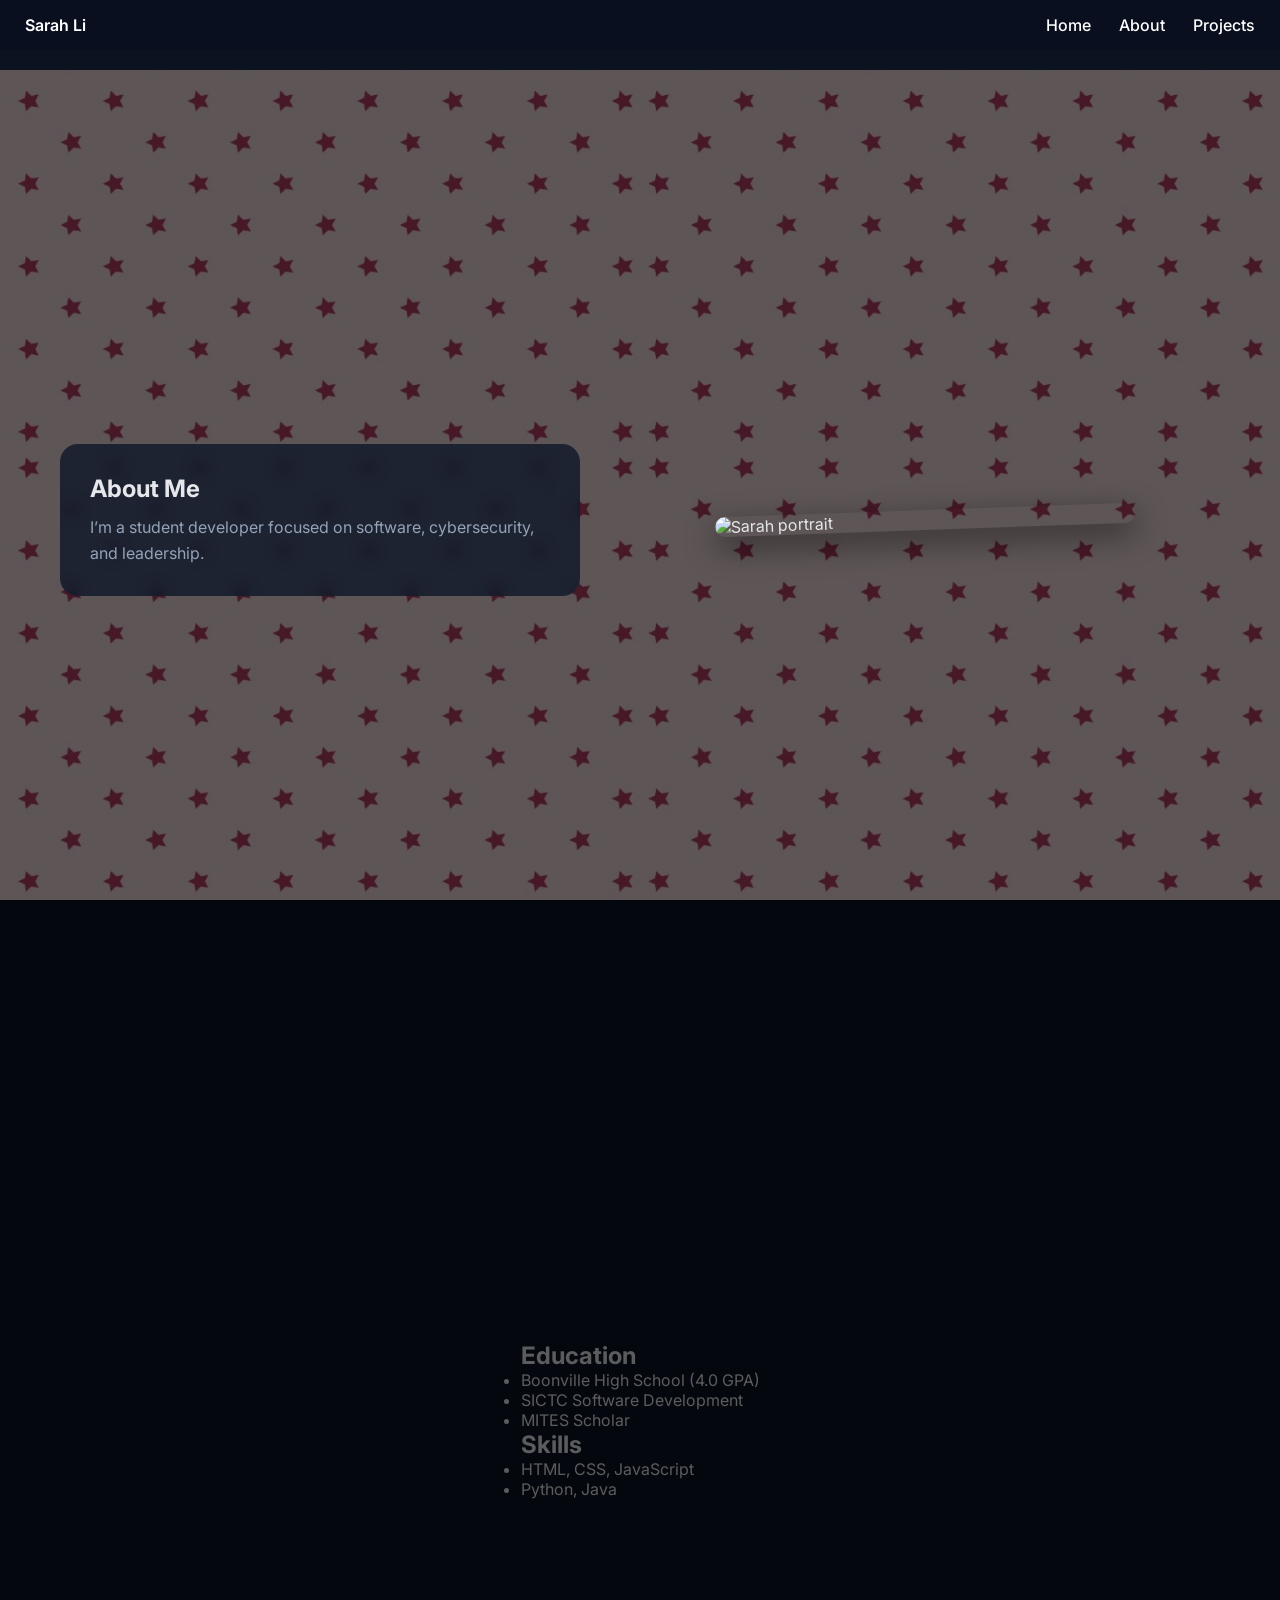
==== about.html @ 17f5e5b0 "barebones-no text yet" ====
<!DOCTYPE html>
<html lang="en">
<head>
<meta charset="UTF-8">
<meta name="viewport" content="width=device-width, initial-scale=1.0">
<title>About | Sarah Li</title>
<link rel="stylesheet" href="style.css">
</head>

<body>

<nav>
  <div class="logo">Sarah Li</div>
  <div class="nav-links">
    <a href="index.html">Home</a>
    <a href="about.html">About</a>
    <a href="projects.html">Projects</a>
  </div>
</nav>

<main>

<section class="image-section intro-bg">
<div class="overlay"></div>

<div class="split-section">
<div class="split-left">
<h2>About Me</h2>
<p>I’m a student developer focused on software, cybersecurity, and leadership.</p>
</div>

<div class="split-img">
<img src="assets/me.png" alt="Sarah portrait">
</div>
</div>

</section>

<section class="image-section about-bg">
<div class="overlay"></div>

<div class="content">
<h2>Education</h2>
<ul>
<li>Boonville High School (4.0 GPA)</li>
<li>SICTC Software Development</li>
<li>MITES Scholar</li>
</ul>

<h2>Skills</h2>
<ul>
<li>HTML, CSS, JavaScript</li>
<li>Python, Java</li>
</ul>
</div>

</section>

</main>

</body>
</html>
---- style.css ----
/* ===== FONT ===== */
@import url('https://fonts.googleapis.com/css2?family=Inter:wght@300;400;600&display=swap');

/* ===== ROOT ===== */
:root {
    --bg: #0b1220;
    --paper: rgba(18, 26, 43, 0.85);
    --text: #e5e7eb;
    --muted: #94a3b8;
    --accent: #3b82f6;
}

/* ===== RESET ===== */
* {
    margin: 0;
    padding: 0;
    box-sizing: border-box;
}

body {
    font-family: "Inter", sans-serif;
    color: var(--text);
    background: var(--bg);
}

/* ===== NAVBAR ===== */
nav {
    position: fixed;
    top: 0;
    width: 100%;
    z-index: 1000;

    display: flex;
    justify-content: space-between;
    align-items: center;

    padding: 15px 25px;

    background: rgba(10, 15, 30, 0.75);
    backdrop-filter: blur(10px);
}

.logo {
    margin-right: auto;
    color: white;
    font-weight: 600;
}

.nav-links {
    display: flex;
    align-items: center;
    gap: 28px;
    flex-wrap: nowrap;
    margin-left: auto;
}

.nav-links a {
    color: white;
    text-decoration: none;
    font-weight: 500;
}

.nav-links a:hover {
    color: var(--accent);
    text-decoration: underline;
}
/* ===== PROJECTS CAROUSEL CENTERING ===== */
.project-wrapper {
    position: relative;
    z-index: 2;
    width: 100%;
    max-width: 900px;
    margin: 0 auto;
    padding: 40px 20px;
    text-align: center;
    background: var(--paper);
    border-radius: 18px;
    backdrop-filter: blur(6px);
}

.project-wrapper h1,

.project-wrapper h2,

.project-wrapper h3,

.project-wrapper p {

    color: var(--text);

}


.carousel {
    margin-top: 20px;
}

.carousel iframe {
    border-radius: 12px;
    border: none;
}

.carousel p {
    margin-top: 12px;
    color: var(--muted);
}

/* prevent overlap */
main {
    margin-top: 70px;
}

/* ===== HERO ===== */
.hero {
    height: 100vh;

    display: flex;
    flex-direction: column;
    justify-content: center;
    align-items: center;

    background-image: url("assets/backgrounds/links.png");
    background-size: cover;
    background-position: center;
    background-attachment: fixed;

    position: relative;
}

.hero-overlay {
    position: absolute;
    inset: 0;
    background: rgba(0,0,0,0.5);
}

/* ===== NAME LETTERS ===== */
.name-container {
    display: flex;
    flex-wrap: wrap;
    justify-content: center;
    gap: 10px;
    z-index: 2;
}

.letter {
    height: 80px;
}

.space {
    width: 40px;
}

.tagline {
    margin-top: 20px;
    color: var(--muted);
    z-index: 2;
}

/* ===== PARALLAX SECTIONS ===== */
.image-section {
    position: relative;
    min-height: 100vh;

    display: flex;
    align-items: center;
    justify-content: center;

    background-size: cover;
    background-position: center;
    background-attachment: fixed;
}

/* ===== BACKGROUNDS ===== */
.intro-bg {
    background-image: url("assets/backgrounds/intro.png");
}

.about-bg {
    background-image: url("assets/backgrounds/about.png");
}

.contact-bg {
    background-image: url("assets/backgrounds/contact.png");
}

/* ===== OVERLAY ===== */
.overlay {
    position: absolute;
    inset: 0;
    background: rgba(0,0,0,0.6);
}

/* ===== SPLIT LAYOUT ===== */
.split-section {
    position: relative;
    z-index: 2;

    display: flex;
    align-items: center;
    justify-content: center;

    gap: 50px;
    padding: 80px 60px;
    width: 100%;
}

/* alternating */
.split-reverse {
    flex-direction: row-reverse;
}

/* TEXT BOXES */
.split-left,
.split-right {
    flex: 1;

    background: var(--paper);
    padding: 30px;
    border-radius: 18px;

    backdrop-filter: blur(6px);
    max-width: 520px;
}

/* TEXT STYLING */
.split-left h2,
.split-right h2 {
    margin-bottom: 12px;
}

.split-left p,
.split-right p {
    color: var(--muted);
    line-height: 1.6;
}

/* IMAGE SIDE */
.split-img {
    flex: 1;
    display: flex;
    justify-content: center;
}

.split-img img {
    width: 100%;
    max-width: 420px;
    border-radius: 12px;

    /* scrapbook vibe */
    transform: rotate(-2deg);
    box-shadow: 0 10px 30px rgba(0,0,0,0.5);
}

/* ===== CONTACT ===== */
#contact {
    position: relative;
    z-index: 2;

    display: flex;
    align-items: center;
    justify-content: center;

    gap: 50px;
    padding: 100px 60px;
}

/* FORM */
.contact-form {
    display: flex;
    flex-direction: column;
    gap: 12px;
}

.contact-form input,
.contact-form textarea {
    width: 100%;
    padding: 10px;

    border-radius: 6px;
    border: 1px solid #334155;

    background: rgba(0,0,0,0.3);
    color: var(--text);
}

.contact-form button {
    background: var(--accent);
    color: white;

    border: none;
    padding: 12px;
    border-radius: 6px;

    cursor: pointer;
    font-weight: 600;
}

.contact-form button:hover {
    opacity: 0.9;
}

/* ===== SOCIAL ===== */
.social-icons {
    display: flex;
    gap: 15px;
    margin-top: 15px;
}

.social-icon {
    width: 45px;
    transition: transform 0.2s;
}

.social-icon:hover {
    transform: scale(1.15);
}

/* ===== ACCESSIBILITY ===== */
.skip-link {
    position: absolute;
    top: -40px;
    left: 0;
    background: var(--accent);
    padding: 10px;
    z-index: 2000;
}

.skip-link:focus {
    top: 0;
}

/* ===== FOOTER ===== */
footer {
    text-align: center;
    padding: 20px;
}

/* ===== MOBILE ===== */
@media (max-width: 900px) {

    .split-section,
    #contact {
        flex-direction: column;
        text-align: center;
        padding: 60px 20px;
    }

    .split-img img {
        max-width: 300px;
    }

    nav {
        flex-direction: row;
        flex-wrap: wrap;
        justify-content: space-between;
    }

    .nav-links {
        width: 100%;
        justify-content: center;
        margin-top: 10px;
    }
}
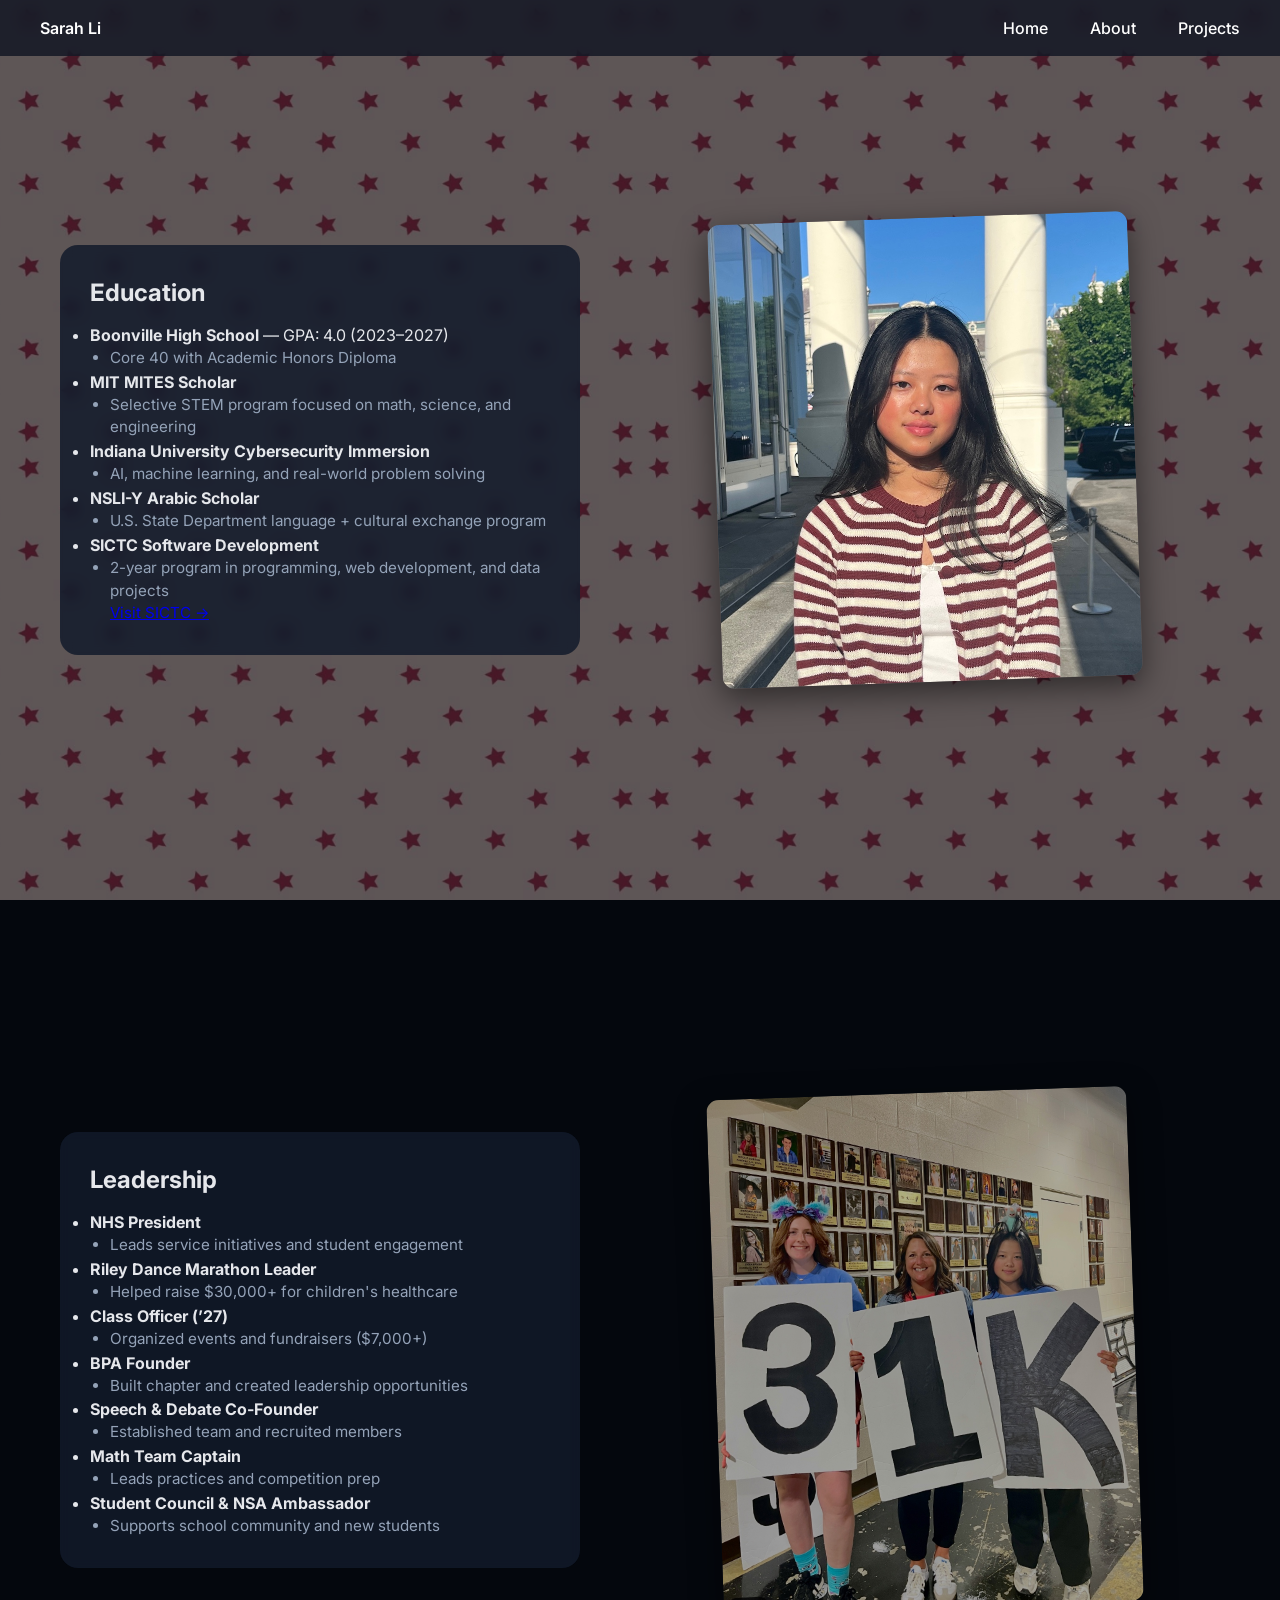
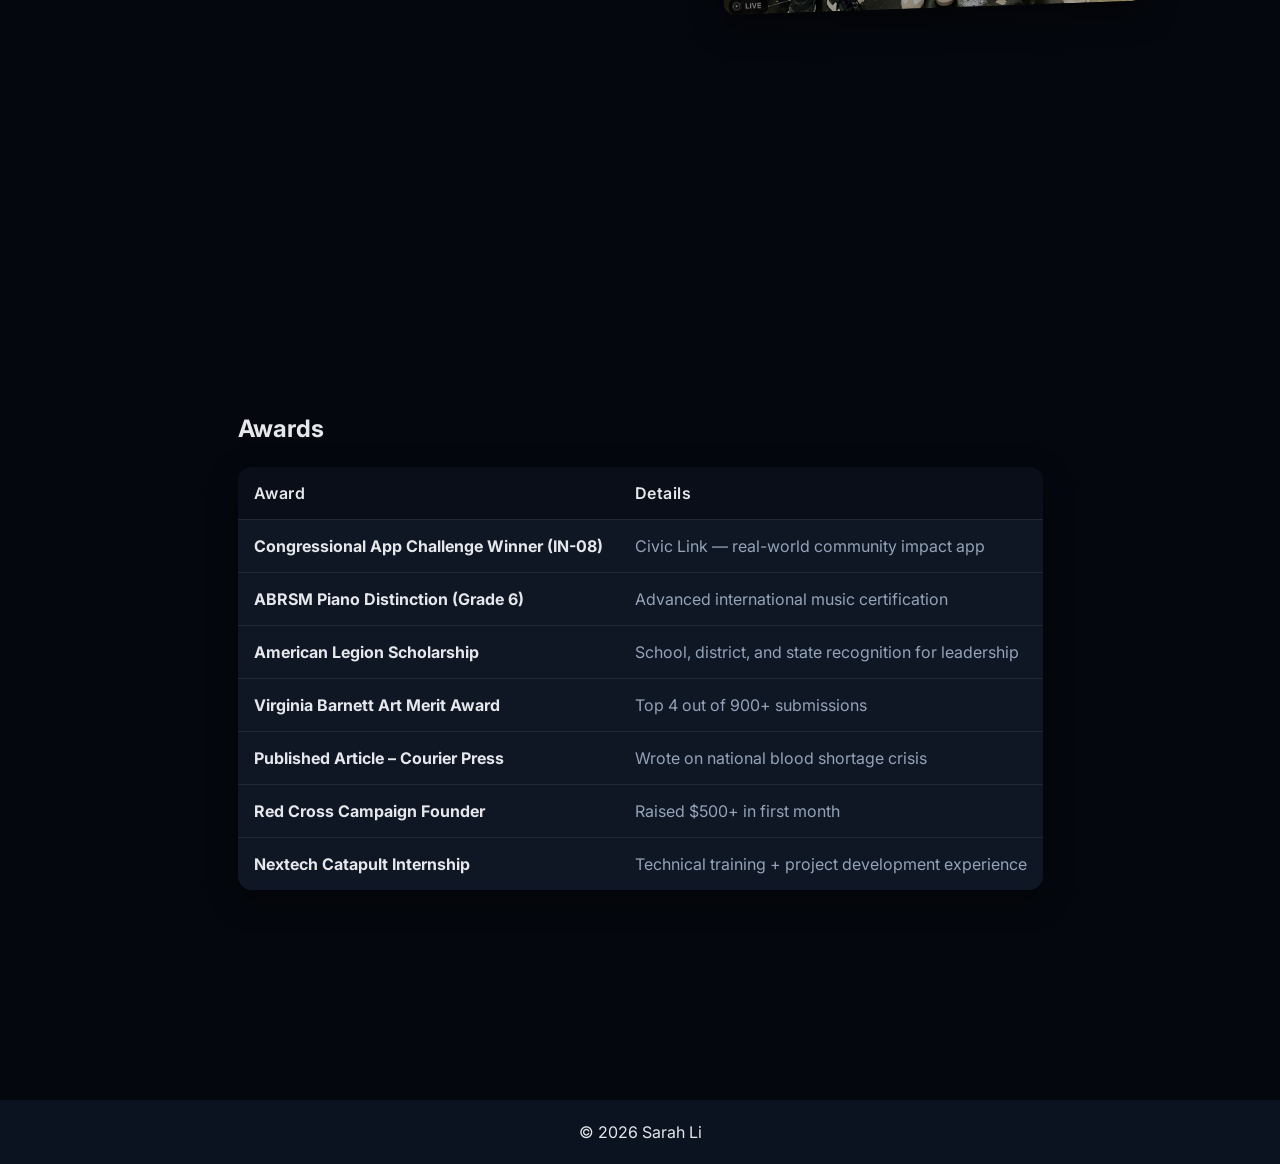
==== commit 2c8abc15: "complete portfolio" ====
--- a/about.html
+++ b/about.html
@@ -20,43 +20,149 @@
 
 <main>
 
+<!-- ===== EDUCATION ===== -->
 <section class="image-section intro-bg">
 <div class="overlay"></div>
 
 <div class="split-section">
+
 <div class="split-left">
-<h2>About Me</h2>
-<p>I’m a student developer focused on software, cybersecurity, and leadership.</p>
+<h2>Education</h2>
+
+<ul>
+<li><strong>Boonville High School</strong> — GPA: 4.0 (2023–2027)</li>
+<li class="subtext">Core 40 with Academic Honors Diploma</li>
+
+<li><strong>MIT MITES Scholar</strong></li>
+<li class="subtext">Selective STEM program focused on math, science, and engineering</li>
+
+<li><strong>Indiana University Cybersecurity Immersion</strong></li>
+<li class="subtext">AI, machine learning, and real-world problem solving</li>
+
+<li><strong>NSLI-Y Arabic Scholar</strong></li>
+<li class="subtext">U.S. State Department language + cultural exchange program</li>
+
+<li><strong>SICTC Software Development</strong></li>
+<li class="subtext">
+    2-year program in programming, web development, and data projects<br>
+    <a href="https://sictc.evscschools.com/" target="_blank">Visit SICTC →</a>
+</li>
+</ul>
+
 </div>
 
 <div class="split-img">
-<img src="assets/me.png" alt="Sarah portrait">
-</div>
+<img src="assets/about.jpeg" alt="Sarah Li">
 </div>
 
+</div>
 </section>
 
+<!-- ===== LEADERSHIP ===== -->
 <section class="image-section about-bg">
 <div class="overlay"></div>
 
-<div class="content">
-<h2>Education</h2>
+<div class="split-section split-reverse">
+
+<div class="split-img">
+<img src="assets/leadership.jpeg" alt="Leadership activities">
+</div>
+
+<div class="split-right">
+<h2>Leadership</h2>
+
 <ul>
-<li>Boonville High School (4.0 GPA)</li>
-<li>SICTC Software Development</li>
-<li>MITES Scholar</li>
+<li><strong>NHS President</strong></li>
+<li class="subtext">Leads service initiatives and student engagement</li>
+
+<li><strong>Riley Dance Marathon Leader</strong></li>
+<li class="subtext">Helped raise $30,000+ for children's healthcare</li>
+
+<li><strong>Class Officer (’27)</strong></li>
+<li class="subtext">Organized events and fundraisers ($7,000+)</li>
+
+<li><strong>BPA Founder</strong></li>
+<li class="subtext">Built chapter and created leadership opportunities</li>
+
+<li><strong>Speech & Debate Co-Founder</strong></li>
+<li class="subtext">Established team and recruited members</li>
+
+<li><strong>Math Team Captain</strong></li>
+<li class="subtext">Leads practices and competition prep</li>
+
+<li><strong>Student Council & NSA Ambassador</strong></li>
+<li class="subtext">Supports school community and new students</li>
 </ul>
 
-<h2>Skills</h2>
-<ul>
-<li>HTML, CSS, JavaScript</li>
-<li>Python, Java</li>
-</ul>
 </div>
 
+</div>
+</section>
+
+<!-- ===== AWARDS ===== -->
+<section class="image-section contact-bg">
+<div class="overlay"></div>
+
+<div class="split-section">
+
+    <div class="content">
+
+        <h2>Awards</h2>
+
+        <table class="awards-table">
+
+            <tr>
+                <th>Award</th>
+                <th>Details</th>
+            </tr>
+
+            <tr>
+                <td><strong>Congressional App Challenge Winner (IN-08)</strong></td>
+                <td>Civic Link — real-world community impact app</td>
+            </tr>
+
+            <tr>
+                <td><strong>ABRSM Piano Distinction (Grade 6)</strong></td>
+                <td>Advanced international music certification</td>
+            </tr>
+
+            <tr>
+                <td><strong>American Legion Scholarship</strong></td>
+                <td>School, district, and state recognition for leadership</td>
+            </tr>
+
+            <tr>
+                <td><strong>Virginia Barnett Art Merit Award</strong></td>
+                <td>Top 4 out of 900+ submissions</td>
+            </tr>
+
+            <tr>
+                <td><strong>Published Article – Courier Press</strong></td>
+                <td>Wrote on national blood shortage crisis</td>
+            </tr>
+
+            <tr>
+                <td><strong>Red Cross Campaign Founder</strong></td>
+                <td>Raised $500+ in first month</td>
+            </tr>
+
+            <tr>
+                <td><strong>Nextech Catapult Internship</strong></td>
+                <td>Technical training + project development experience</td>
+            </tr>
+
+        </table>
+
+    </div>
+
+</div>
 </section>
 
 </main>
 
+<footer>
+<p>© 2026 Sarah Li</p>
+</footer>
+
 </body>
 </html>
--- a/style.css
+++ b/style.css
@@ -21,9 +21,10 @@
     font-family: "Inter", sans-serif;
     color: var(--text);
     background: var(--bg);
-}
-
-/* ===== NAVBAR ===== */
+    line-height: 1.5;
+}
+
+/* ===== NAVBAR (FIXED LAYOUT) ===== */
 nav {
     position: fixed;
     top: 0;
@@ -31,27 +32,26 @@
     z-index: 1000;
 
     display: flex;
+    align-items: center;
     justify-content: space-between;
-    align-items: center;
-
-    padding: 15px 25px;
+
+    padding: 16px 40px;
 
     background: rgba(10, 15, 30, 0.75);
     backdrop-filter: blur(10px);
 }
 
 .logo {
-    margin-right: auto;
     color: white;
     font-weight: 600;
+    flex-shrink: 0;
 }
 
 .nav-links {
     display: flex;
     align-items: center;
-    gap: 28px;
-    flex-wrap: nowrap;
-    margin-left: auto;
+    gap: 42px; /* more breathing room */
+    flex-shrink: 0;
 }
 
 .nav-links a {
@@ -64,7 +64,161 @@
     color: var(--accent);
     text-decoration: underline;
 }
-/* ===== PROJECTS CAROUSEL CENTERING ===== */
+
+/* ===== HERO (FIXED NAME ALIGNMENT) ===== */
+.hero {
+    height: 100vh;
+
+    display: flex;
+    flex-direction: column;
+    justify-content: center;
+    align-items: center;
+
+    background-image: url("assets/backgrounds/links.png");
+    background-size: cover;
+    background-position: center;
+    background-attachment: fixed;
+
+    position: relative;
+    text-align: center;
+}
+
+.hero-overlay {
+    position: absolute;
+    inset: 0;
+    background: rgba(0,0,0,0.5);
+}
+
+/* ===== NAME LETTERS FIX ===== */
+.name-container {
+    display: flex;
+    flex-wrap: wrap;
+    justify-content: center;
+    align-items: center;
+    gap: 8px;
+
+    position: relative;
+    z-index: 2;
+
+    max-width: 90%;
+}
+
+.letter {
+    height: 70px; /* slightly smaller = cleaner alignment */
+    width: auto;
+}
+
+.space {
+    width: 30px;
+}
+
+.tagline {
+    margin-top: 20px;
+    color: var(--muted);
+    z-index: 2;
+}
+
+/* ===== PARALLAX SECTIONS ===== */
+.image-section {
+    position: relative;
+    min-height: 100vh;
+
+    display: flex;
+    align-items: center;
+    justify-content: center;
+
+    background-size: cover;
+    background-position: center;
+    background-attachment: fixed;
+}
+
+/* ===== BACKGROUNDS ===== */
+.intro-bg {
+    background-image: url("assets/backgrounds/intro.png");
+}
+
+.about-bg {
+    background-image: url("assets/backgrounds/about.png");
+}
+
+.contact-bg {
+    background-image: url("assets/backgrounds/contact.png");
+}
+
+/* ===== OVERLAY ===== */
+.overlay {
+    position: absolute;
+    inset: 0;
+    background: rgba(0,0,0,0.6);
+}
+
+/* ===== SPLIT LAYOUT ===== */
+.split-section {
+    position: relative;
+    z-index: 2;
+
+    display: flex;
+    align-items: center;
+    justify-content: center;
+
+    gap: 50px;
+    padding: 80px 60px;
+    width: 100%;
+}
+
+.split-reverse {
+    flex-direction: row-reverse;
+}
+
+/* ===== TEXT BOXES ===== */
+.split-left,
+.split-right {
+    flex: 1;
+
+    background: var(--paper);
+    padding: 30px;
+    border-radius: 18px;
+
+    backdrop-filter: blur(6px);
+    max-width: 520px;
+}
+
+.split-left h2,
+.split-right h2 {
+    margin-bottom: 12px;
+}
+
+.split-left p,
+.split-right p {
+    color: var(--muted);
+}
+
+/* ===== IMAGES ===== */
+.split-img {
+    flex: 1;
+    display: flex;
+    justify-content: center;
+}
+
+.split-img img,
+.split-img video,
+.split-img iframe {
+    width: 100%;
+    max-width: 420px;
+    border-radius: 12px;
+
+    transform: rotate(-2deg);
+    box-shadow: 0 10px 30px rgba(0,0,0,0.5);
+}
+
+/* ===== SUBTEXT ===== */
+.subtext {
+    margin-left: 20px;
+    color: var(--muted);
+    font-size: 0.95rem;
+}
+
+/* ===== PROJECTS ===== */
 .project-wrapper {
     position: relative;
     z-index: 2;
@@ -75,180 +229,110 @@
     text-align: center;
     background: var(--paper);
     border-radius: 18px;
-    backdrop-filter: blur(6px);
-}
-
-.project-wrapper h1,
-
-.project-wrapper h2,
-
-.project-wrapper h3,
-
-.project-wrapper p {
-
-    color: var(--text);
-
-}
-
-
-.carousel {
+    box-shadow: 0 12px 40px rgba(0,0,0,0.35);
+    color: var(--text);
+}
+
+.project-title {
+    font-size: 1.3rem;
+    font-weight: 600;
+    margin-bottom: 10px;
+    color: var(--text);
+}
+
+.project-description {
+    color: var(--muted);
+    font-size: 0.95rem;
+    margin: 12px 0;
+}
+
+/* ===== EMBEDS ===== */
+.project-embed {
+    width: 80%;
+    height: 240px;
+    border: none;
+    border-radius: 14px;
+    display: block;
+    margin: 0 auto;
+}
+
+/* ===== BUTTON ===== */
+.project-btn {
+    display: inline-block;
+    margin-top: 8px;
+    padding: 8px 16px;
+
+    background: #1f2937;
+    color: var(--text);
+
+    border: 1px solid rgba(255,255,255,0.15);
+    border-radius: 10px;
+
+    text-decoration: none;
+    font-size: 0.9rem;
+
+    transition: 0.2s ease;
+}
+
+.project-btn:hover {
+    background: var(--accent);
+    color: white;
+}
+
+/* ===== AWARDS TABLE (FINAL POLISHED VERSION) ===== */
+.awards-table {
+    width: 100%;
+    border-collapse: collapse;
     margin-top: 20px;
-}
-
-.carousel iframe {
-    border-radius: 12px;
-    border: none;
-}
-
-.carousel p {
-    margin-top: 12px;
+
+    background: var(--paper);
+    backdrop-filter: blur(10px);
+
+    border-radius: 14px;
+    overflow: hidden;
+
+    box-shadow: 0 10px 30px rgba(0,0,0,0.35);
+}
+
+/* HEADER */
+.awards-table th {
+    padding: 14px 16px;
+    text-align: left;
+
+    background: rgba(0, 0, 0, 0.35);
+    color: var(--text);
+
+    font-weight: 600;
+    letter-spacing: 0.5px;
+}
+
+/* CELLS */
+.awards-table td {
+    padding: 14px 16px;
+    text-align: left;
+
     color: var(--muted);
-}
-
-/* prevent overlap */
-main {
-    margin-top: 70px;
-}
-
-/* ===== HERO ===== */
-.hero {
-    height: 100vh;
-
-    display: flex;
-    flex-direction: column;
-    justify-content: center;
-    align-items: center;
-
-    background-image: url("assets/backgrounds/links.png");
-    background-size: cover;
-    background-position: center;
-    background-attachment: fixed;
-
-    position: relative;
-}
-
-.hero-overlay {
-    position: absolute;
-    inset: 0;
-    background: rgba(0,0,0,0.5);
-}
-
-/* ===== NAME LETTERS ===== */
-.name-container {
-    display: flex;
-    flex-wrap: wrap;
-    justify-content: center;
-    gap: 10px;
-    z-index: 2;
-}
-
-.letter {
-    height: 80px;
-}
-
-.space {
-    width: 40px;
-}
-
-.tagline {
-    margin-top: 20px;
-    color: var(--muted);
-    z-index: 2;
-}
-
-/* ===== PARALLAX SECTIONS ===== */
-.image-section {
-    position: relative;
-    min-height: 100vh;
-
-    display: flex;
-    align-items: center;
-    justify-content: center;
-
-    background-size: cover;
-    background-position: center;
-    background-attachment: fixed;
-}
-
-/* ===== BACKGROUNDS ===== */
-.intro-bg {
-    background-image: url("assets/backgrounds/intro.png");
-}
-
-.about-bg {
-    background-image: url("assets/backgrounds/about.png");
-}
-
-.contact-bg {
-    background-image: url("assets/backgrounds/contact.png");
-}
-
-/* ===== OVERLAY ===== */
-.overlay {
-    position: absolute;
-    inset: 0;
-    background: rgba(0,0,0,0.6);
-}
-
-/* ===== SPLIT LAYOUT ===== */
-.split-section {
-    position: relative;
-    z-index: 2;
-
-    display: flex;
-    align-items: center;
-    justify-content: center;
-
-    gap: 50px;
-    padding: 80px 60px;
-    width: 100%;
-}
-
-/* alternating */
-.split-reverse {
-    flex-direction: row-reverse;
-}
-
-/* TEXT BOXES */
-.split-left,
-.split-right {
-    flex: 1;
-
-    background: var(--paper);
-    padding: 30px;
-    border-radius: 18px;
-
-    backdrop-filter: blur(6px);
-    max-width: 520px;
-}
-
-/* TEXT STYLING */
-.split-left h2,
-.split-right h2 {
-    margin-bottom: 12px;
-}
-
-.split-left p,
-.split-right p {
-    color: var(--muted);
-    line-height: 1.6;
-}
-
-/* IMAGE SIDE */
-.split-img {
-    flex: 1;
-    display: flex;
-    justify-content: center;
-}
-
-.split-img img {
-    width: 100%;
-    max-width: 420px;
-    border-radius: 12px;
-
-    /* scrapbook vibe */
-    transform: rotate(-2deg);
-    box-shadow: 0 10px 30px rgba(0,0,0,0.5);
+    vertical-align: top;
+}
+
+/* ROW SEPARATION */
+.awards-table tr {
+    border-bottom: 1px solid rgba(255,255,255,0.08);
+}
+
+.awards-table tr:last-child {
+    border-bottom: none;
+}
+
+/* HOVER EFFECT  */
+.awards-table tr:hover {
+    background: rgba(255,255,255,0.04);
+    transition: 0.2s ease;
+}
+
+/* EMPHASIS INSIDE TABLE */
+.awards-table strong {
+    color: var(--text);
 }
 
 /* ===== CONTACT ===== */
@@ -264,7 +348,7 @@
     padding: 100px 60px;
 }
 
-/* FORM */
+/* ===== FORM ===== */
 .contact-form {
     display: flex;
     flex-direction: column;
@@ -286,17 +370,11 @@
 .contact-form button {
     background: var(--accent);
     color: white;
-
     border: none;
     padding: 12px;
     border-radius: 6px;
-
     cursor: pointer;
     font-weight: 600;
-}
-
-.contact-form button:hover {
-    opacity: 0.9;
 }
 
 /* ===== SOCIAL ===== */
@@ -313,20 +391,6 @@
 
 .social-icon:hover {
     transform: scale(1.15);
-}
-
-/* ===== ACCESSIBILITY ===== */
-.skip-link {
-    position: absolute;
-    top: -40px;
-    left: 0;
-    background: var(--accent);
-    padding: 10px;
-    z-index: 2000;
-}
-
-.skip-link:focus {
-    top: 0;
 }
 
 /* ===== FOOTER ===== */
@@ -337,7 +401,6 @@
 
 /* ===== MOBILE ===== */
 @media (max-width: 900px) {
-
     .split-section,
     #contact {
         flex-direction: column;
@@ -345,19 +408,15 @@
         padding: 60px 20px;
     }
 
-    .split-img img {
+    .nav-links {
+        justify-content: center;
+        width: 100%;
+        margin-top: 10px;
+    }
+
+    .split-img img,
+    .split-img video,
+    .split-img iframe {
         max-width: 300px;
     }
-
-    nav {
-        flex-direction: row;
-        flex-wrap: wrap;
-        justify-content: space-between;
-    }
-
-    .nav-links {
-        width: 100%;
-        justify-content: center;
-        margin-top: 10px;
-    }
 }
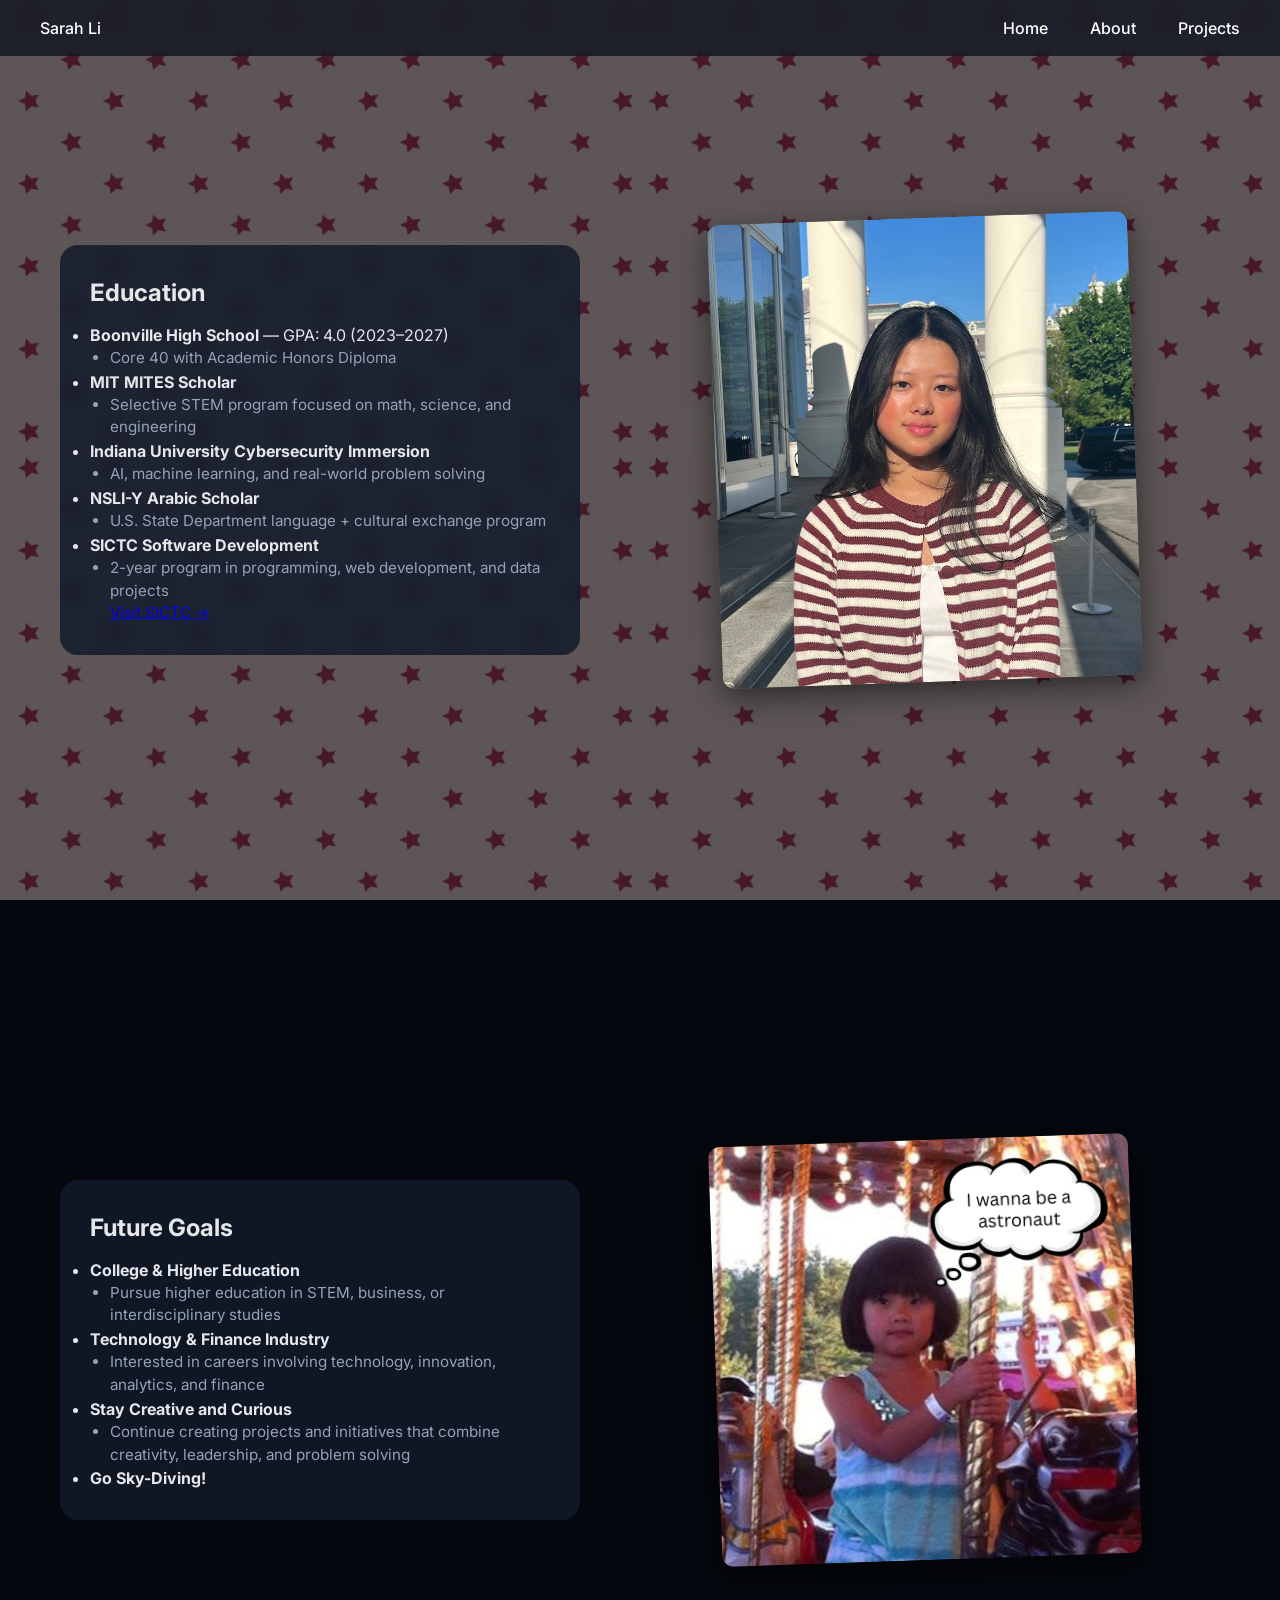
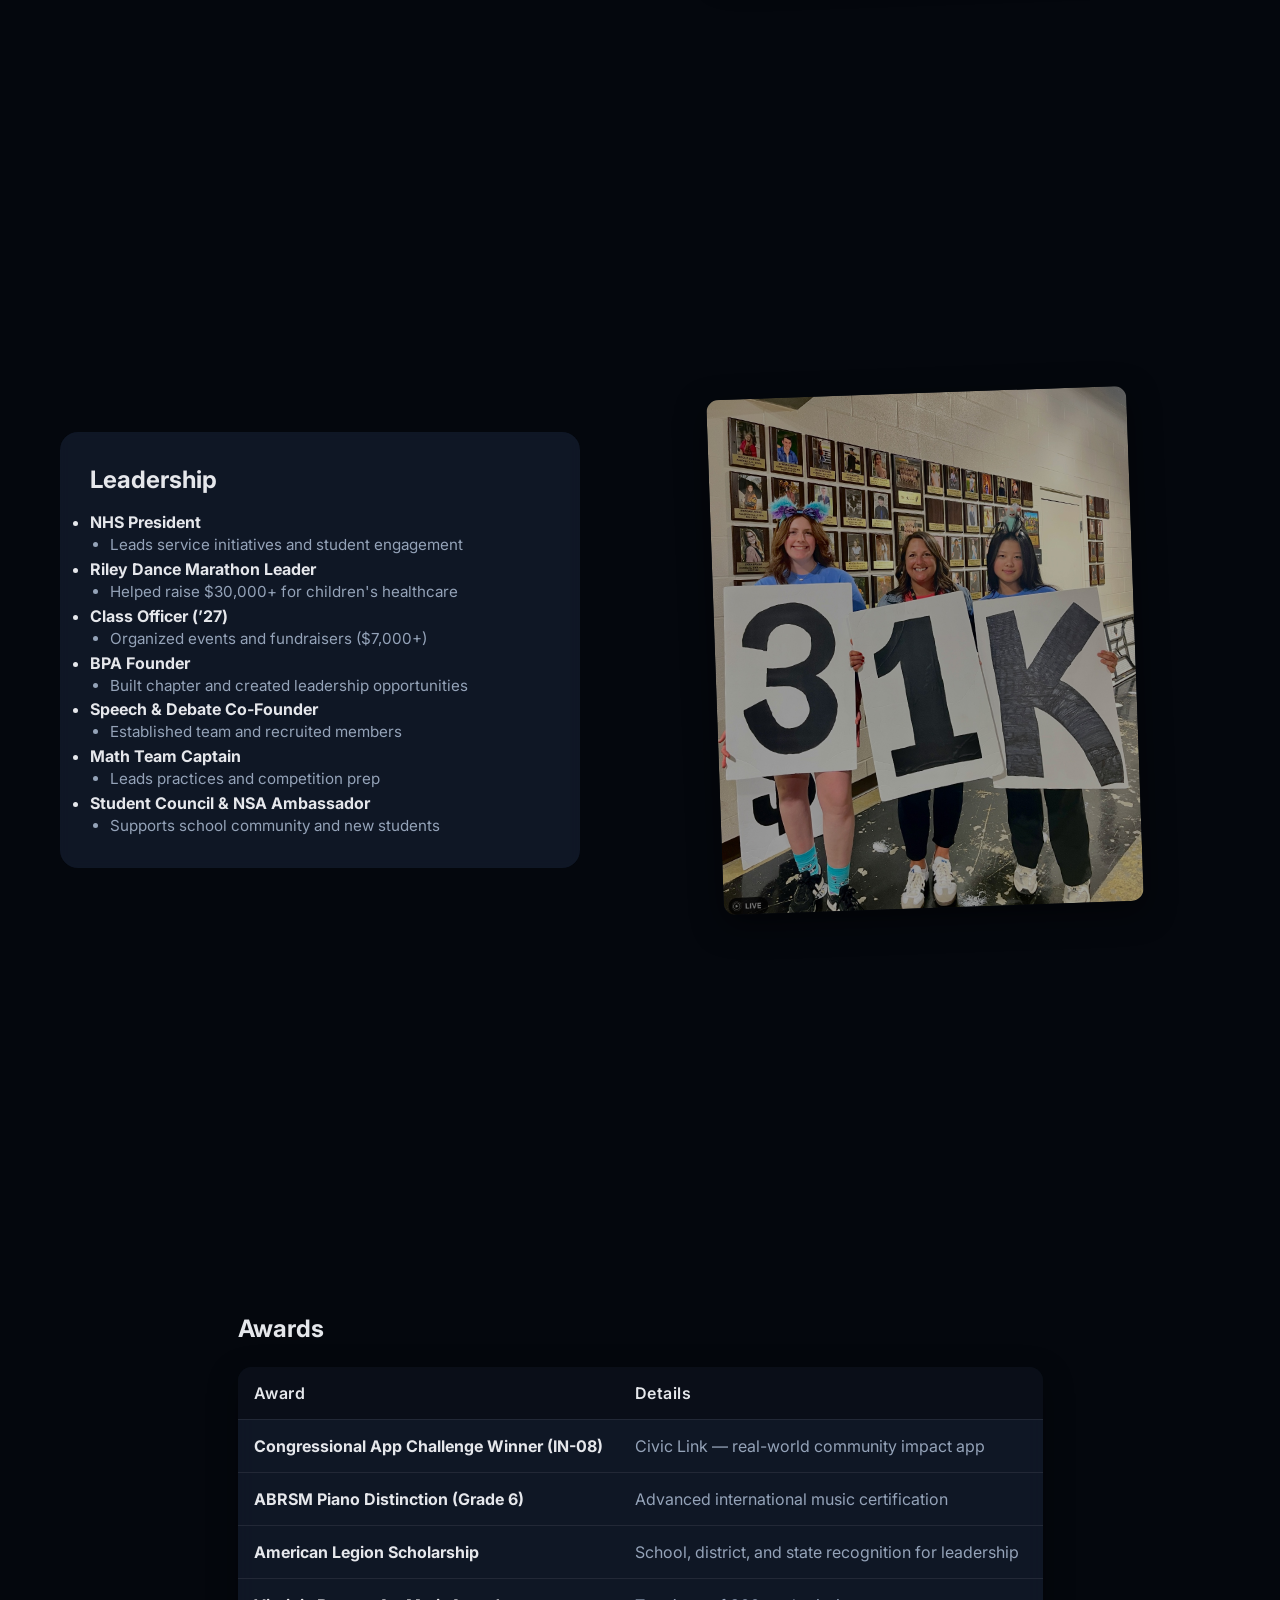
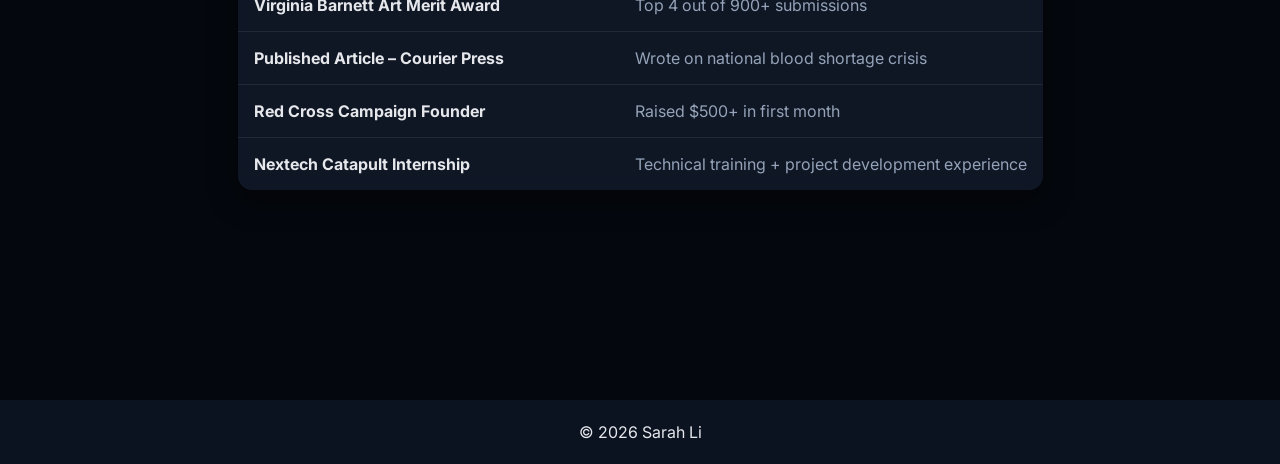
==== commit f4631f74: "added link to nav bar" ====
--- a/about.html
+++ b/about.html
@@ -10,7 +10,10 @@
 <body>
 
 <nav>
-  <div class="logo">Sarah Li</div>
+  <div class="nav-links">
+    <a href="index.html">Sarah Li</a>
+  </div>
+
   <div class="nav-links">
     <a href="index.html">Home</a>
     <a href="about.html">About</a>
@@ -58,6 +61,43 @@
 </div>
 </section>
 
+<!-- ===== FUTURE GOALS ===== -->
+<section class="image-section intro-bg">
+<div class="overlay"></div>
+
+<div class="split-section">
+
+<div class="split-left">
+<h2>Future Goals</h2>
+
+<ul>
+<li><strong>College & Higher Education</strong></li>
+<li class="subtext">
+Pursue higher education in STEM, business, or interdisciplinary studies
+</li>
+
+<li><strong>Technology & Finance Industry</strong></li>
+<li class="subtext">
+Interested in careers involving technology, innovation, analytics, and finance
+</li>
+
+<li><strong>Stay Creative and Curious</strong></li>
+<li class="subtext">
+Continue creating projects and initiatives that combine creativity, leadership, and problem solving
+</li>
+
+<li><strong>Go Sky-Diving!</strong></li>
+</ul>
+
+</div>
+
+<div class="split-img">
+<img src="assets/future.jpeg" alt="Future goals and aspirations">
+</div>
+
+</div>
+</section>
+
 <!-- ===== LEADERSHIP ===== -->
 <section class="image-section about-bg">
 <div class="overlay"></div>
